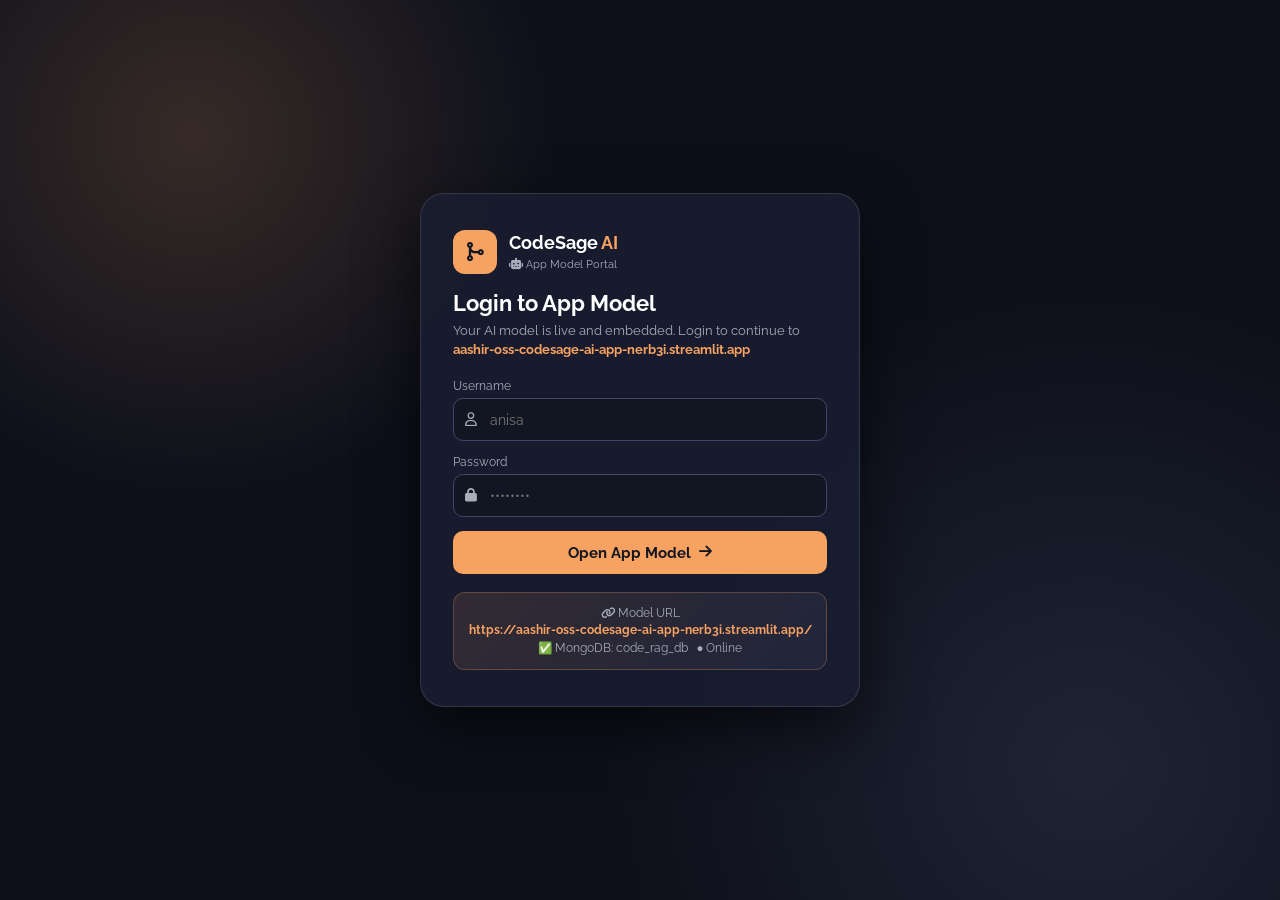
==== frontend/index.html @ 17484d1a "DELETE old interface, ONLY app model - https://aashir-oss-codesage-ai-app-nerb3i.streamlit.app/" ====
<!DOCTYPE html>
<html lang="en">
<head>
<meta charset="UTF-8">
<meta name="viewport" content="width=device-width, initial-scale=1.0">
<title>CodeSage AI — App Model Live</title>
<link href="https://fonts.googleapis.com/css2?family=Raleway:wght@400;600;700&display=swap" rel="stylesheet">
<link rel="stylesheet" href="https://cdnjs.cloudflare.com/ajax/libs/font-awesome/6.4.0/css/all.min.css">
<style>
*{margin:0;padding:0;box-sizing:border-box;font-family:'Raleway',sans-serif}
:root{--accent:#f7a261;--accent2:#676f9d;--border:rgba(255,255,255,0.12);--muted:#a6adbb;--panel:rgba(25,29,48,0.9)}
body{background:#0d101a;color:#fff;min-height:100vh;overflow:hidden}
.auth-bg{position:fixed;inset:0;background:radial-gradient(600px at 15% 15%, rgba(247,162,97,0.18), transparent 60%),radial-gradient(800px at 85% 85%, rgba(103,111,157,0.2), transparent 60%),#0d101a;z-index:0}
.auth-container{position:relative;z-index:1;min-height:100vh;display:flex;justify-content:center;align-items:center;padding:20px}
.auth-card{background:var(--panel);border:1px solid var(--border);border-radius:24px;padding:36px 32px;width:100%;max-width:440px;box-shadow:0 20px 60px rgba(0,0,0,0.6);backdrop-filter:blur(12px)}
.brand{display:flex;align-items:center;gap:12px;margin-bottom:6px}
.logo-icon{width:44px;height:44px;background:var(--accent);border-radius:12px;display:flex;align-items:center;justify-content:center;color:#121622;font-size:1.2rem}
.auth-card h2{font-size:1.4rem;margin-top:16px}
.auth-card .sub{font-size:0.82rem;color:var(--muted);margin-top:6px;line-height:1.4}
.auth-form{display:flex;flex-direction:column;gap:14px;margin-top:20px}
.input-group{display:flex;flex-direction:column;gap:5px}
.input-group label{font-size:0.75rem;color:var(--muted)}
.input-field{position:relative;display:flex;align-items:center}
.input-field i{position:absolute;left:12px;color:var(--muted);font-size:0.85rem}
.input-field input{width:100%;background:rgba(18,22,34,0.9);border:1px solid #424769;border-radius:10px;padding:12px 12px 12px 36px;color:#fff;outline:none;font-size:0.9rem;transition:0.2s}
.input-field input:focus{border-color:var(--accent2);box-shadow:0 0 0 3px rgba(103,111,157,0.15)}
.accent-btn{background:var(--accent);color:#121622;border:none;border-radius:10px;padding:13px;font-weight:700;cursor:pointer;display:flex;align-items:center;justify-content:center;gap:8px;font-size:0.92rem;transition:0.2s}
.accent-btn:hover{transform:translateY(-1px);box-shadow:0 8px 20px rgba(247,162,97,0.3)}
.model-badge{margin-top:18px;padding:12px;background:linear-gradient(135deg, rgba(247,162,97,0.12), rgba(103,111,157,0.12));border:1px solid rgba(247,162,97,0.25);border-radius:12px;font-size:0.72rem;text-align:center;color:var(--muted);line-height:1.5}
.model-badge b{color:var(--accent);word-break:break-all}
.toast{position:fixed;top:18px;right:18px;z-index:99;background:#1a1f3a;border:1px solid var(--border);padding:12px 18px;border-radius:12px;transform:translateX(400px);transition:0.3s;font-size:0.85rem;box-shadow:0 10px 30px rgba(0,0,0,0.4)}
.toast.show{transform:translateX(0)}

/* APP DASHBOARD - ONLY APP MODEL */
.app-dashboard{position:fixed;inset:0;z-index:10;display:none;flex-direction:column;background:#0d101a}
.app-dashboard.active{display:flex}
.app-header{height:54px;background:rgba(25,29,48,0.98);border-bottom:1px solid var(--border);display:flex;align-items:center;justify-content:space-between;padding:0 18px;flex-shrink:0;backdrop-filter:blur(10px)}
.header-left{display:flex;align-items:center;gap:10px}
.header-right{display:flex;align-items:center;gap:8px}
.user-chip{display:flex;align-items:center;gap:6px;padding:5px 12px;background:rgba(255,255,255,0.07);border:1px solid var(--border);border-radius:20px;font-size:0.8rem}
.icon-btn{padding:6px 12px;border-radius:8px;font-size:0.75rem;font-weight:700;text-decoration:none;cursor:pointer;border:none;display:flex;align-items:center;gap:5px}
.btn-accent{background:var(--accent);color:#121622}
.btn-ghost{background:rgba(255,59,59,0.12);border:1px solid rgba(255,59,59,0.25);color:#ff7b7b}
.model-wrap{flex:1;background:#ffffff;position:relative;overflow:hidden}
.model-wrap iframe{width:100%;height:100%;border:none;background:white}
.loading{position:absolute;inset:0;background:#0d101a;display:flex;flex-direction:column;align-items:center;justify-content:center;gap:14px;z-index:2;transition:opacity 0.4s}
.spinner{width:42px;height:42px;border:3px solid rgba(247,162,97,0.2);border-top-color:var(--accent);border-radius:50%;animation:spin 0.8s linear infinite}
@keyframes spin{to{transform:rotate(360deg)}}
</style>
</head>
<body>
<div class="auth-bg"></div>

<!-- LOGIN PAGE -->
<div class="auth-container" id="authPage">
<div class="auth-card">
<div class="brand"><div class="logo-icon"><i class="fa-solid fa-code-merge"></i></div><div><b style="font-size:1.15rem">CodeSage <span style="color:var(--accent)">AI</span></b><br><small style="color:var(--muted);font-size:0.7rem"><i class="fa-solid fa-robot"></i> App Model Portal</small></div></div>
<h2>Login to App Model</h2>
<p class="sub">Your AI model is live and embedded. Login to continue to <br><b style="color:var(--accent)">aashir-oss-codesage-ai-app-nerb3i.streamlit.app</b></p>
<form id="login-form" class="auth-form">
<div class="input-group"><label>Username</label><div class="input-field"><i class="fa-regular fa-user"></i><input type="text" id="login-email" placeholder="anisa" required></div></div>
<div class="input-group"><label>Password</label><div class="input-field"><i class="fa-solid fa-lock"></i><input type="password" id="login-password" placeholder="••••••••" required></div></div>
<button type="submit" class="accent-btn"><span>Open App Model</span><i class="fa-solid fa-arrow-right"></i></button>
</form>
<div class="model-badge">
<i class="fa-solid fa-link"></i> Model URL<br><b>https://aashir-oss-codesage-ai-app-nerb3i.streamlit.app/</b><br>✅ MongoDB: code_rag_db &nbsp; ● Online
</div>
</div>
</div>

<!-- APP DASHBOARD - DELETED OLD UPLOAD INTERFACE, ONLY MODEL -->
<div class="app-dashboard" id="dashPage">
<div class="app-header">
<div class="header-left"><div class="logo-icon" style="width:32px;height:32px;font-size:0.9rem;border-radius:8px"><i class="fa-solid fa-code-merge"></i></div><b>CodeSage AI <span style="color:var(--accent)">Model</span></b><span style="font-size:0.6rem;background:#10b981;color:white;padding:3px 8px;border-radius:10px;margin-left:6px">● LIVE</span></div>
<div class="header-right">
<span id="userLabel" class="user-chip"><i class="fa-solid fa-user-circle"></i> anisa</span>
<a href="https://aashir-oss-codesage-ai-app-nerb3i.streamlit.app/" target="_blank" class="icon-btn btn-accent"><i class="fa-solid fa-external-link"></i> Open</a>
<button onclick="logout()" class="icon-btn btn-ghost"><i class="fa-solid fa-right-from-bracket"></i> Logout</button>
</div>
</div>
<div class="model-wrap">
<div class="loading" id="loadingOverlay"><div class="spinner"></div><div style="text-align:center"><p style="font-weight:600">Loading AI Model...</p><p style="font-size:0.7rem;color:var(--muted);margin-top:4px">https://aashir-oss-codesage-ai-app-nerb3i.streamlit.app/</p></div></div>
<iframe id="appFrame" src="https://aashir-oss-codesage-ai-app-nerb3i.streamlit.app/?embed=true" allow="clipboard-read; clipboard-write; fullscreen" loading="eager"></iframe>
</div>
</div>

<div class="toast" id="toast"></div>
<script>
const API=window.location.origin;
const HEADERS={'ngrok-skip-browser-warning':'true'};
const APP_URL='https://aashir-oss-codesage-ai-app-nerb3i.streamlit.app/?embed=true';
function toast(m){const t=document.getElementById('toast');t.textContent=m;t.classList.add('show');setTimeout(()=>t.classList.remove('show'),3500)}
document.getElementById('login-form').addEventListener('submit',async(e)=>{
 e.preventDefault();
 const u=document.getElementById('login-email').value.trim();
 const p=document.getElementById('login-password').value;
 const form=new URLSearchParams();form.append('username',u);form.append('password',p);
 try{
  const r=await fetch(`${API}/auth/login`,{method:'POST',headers:{'Content-Type':'application/x-www-form-urlencoded',...HEADERS},body:form});
  const d=await r.json();
  if(r.ok){localStorage.setItem('access_token',d.access_token);localStorage.setItem('username',u);toast('✅ Login success!');showDash()}
  else toast(d.detail||'Login failed')
 }catch{toast('❌ Backend not running - python run.py chalao')}
});
function showDash(){
 document.getElementById('authPage').style.display='none';
 const dash=document.getElementById('dashPage');
 dash.classList.add('active');
 document.getElementById('userLabel').innerHTML='<i class="fa-solid fa-user-circle"></i> '+(localStorage.getItem('username')||'anisa');
 const frame=document.getElementById('appFrame');
 const loading=document.getElementById('loadingOverlay');
 frame.src=APP_URL;
 frame.onload=()=>{if(loading) loading.style.opacity='0'; setTimeout(()=>{if(loading) loading.style.display='none'},400); toast('🤖 App Model Loaded!')};
 setTimeout(()=>{if(loading) loading.style.display='none'},6000);
}
function logout(){localStorage.clear();location.reload()}
if(localStorage.getItem('access_token')) showDash();
</script>
</body>
</html>
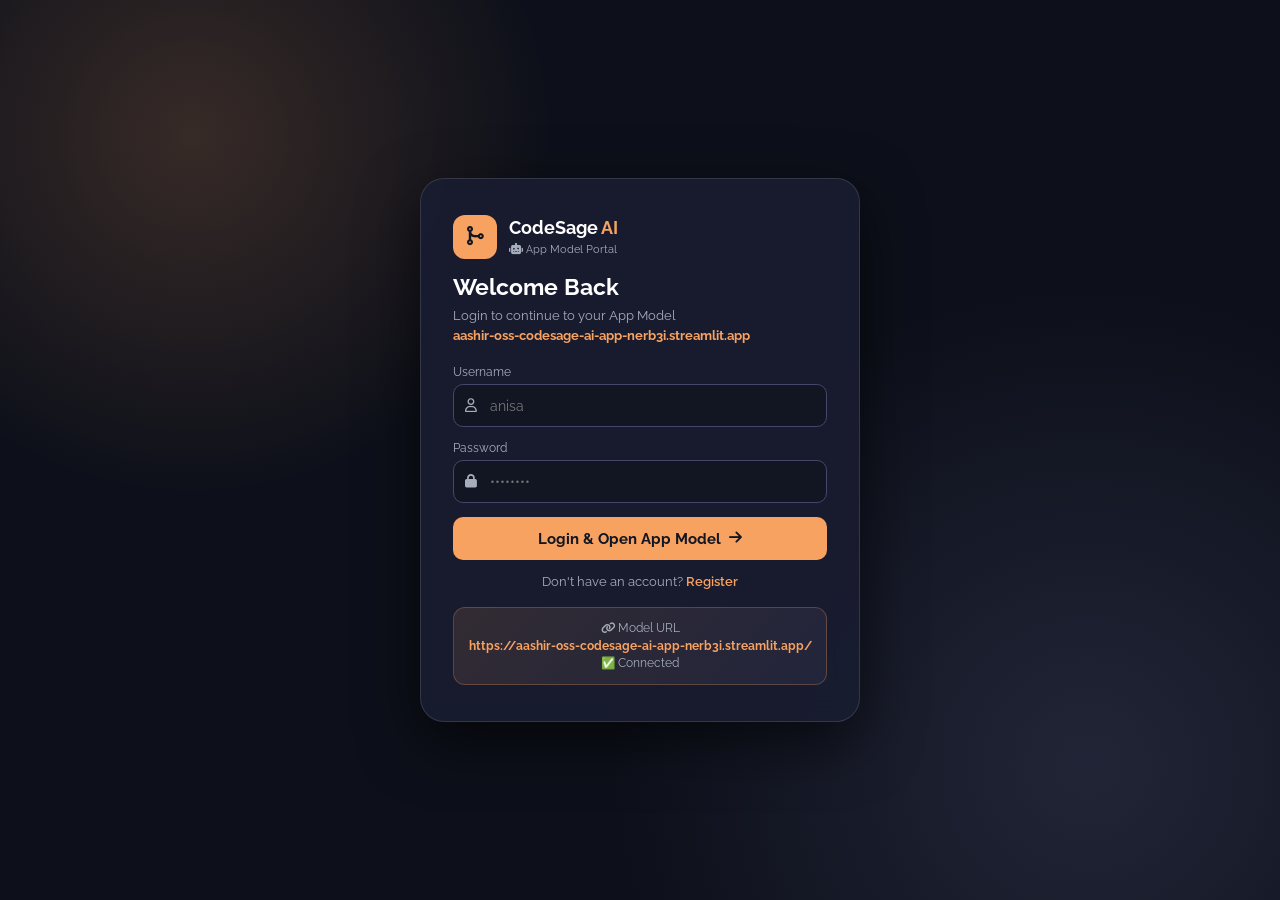
==== commit dbdfda45: "FINAL login register then app model" ====
--- a/frontend/index.html
+++ b/frontend/index.html
@@ -3,38 +3,42 @@
 <head>
 <meta charset="UTF-8">
 <meta name="viewport" content="width=device-width, initial-scale=1.0">
-<title>CodeSage AI — App Model Live</title>
+<title>CodeSage AI - Login</title>
 <link href="https://fonts.googleapis.com/css2?family=Raleway:wght@400;600;700&display=swap" rel="stylesheet">
 <link rel="stylesheet" href="https://cdnjs.cloudflare.com/ajax/libs/font-awesome/6.4.0/css/all.min.css">
 <style>
 *{margin:0;padding:0;box-sizing:border-box;font-family:'Raleway',sans-serif}
-:root{--accent:#f7a261;--accent2:#676f9d;--border:rgba(255,255,255,0.12);--muted:#a6adbb;--panel:rgba(25,29,48,0.9)}
+:root{--accent:#f7a261;--accent2:#676f9d;--border:rgba(255,255,255,0.12);--muted:#a6adbb;--panel:rgba(25,29,48,0.92)}
 body{background:#0d101a;color:#fff;min-height:100vh;overflow:hidden}
-.auth-bg{position:fixed;inset:0;background:radial-gradient(600px at 15% 15%, rgba(247,162,97,0.18), transparent 60%),radial-gradient(800px at 85% 85%, rgba(103,111,157,0.2), transparent 60%),#0d101a;z-index:0}
+.auth-bg{position:fixed;inset:0;background:radial-gradient(600px at 15% 15%, rgba(247,162,97,0.18), transparent 60%),radial-gradient(800px at 85% 85%, rgba(103,111,157,0.22), transparent 60%),#0d101a;z-index:0}
 .auth-container{position:relative;z-index:1;min-height:100vh;display:flex;justify-content:center;align-items:center;padding:20px}
-.auth-card{background:var(--panel);border:1px solid var(--border);border-radius:24px;padding:36px 32px;width:100%;max-width:440px;box-shadow:0 20px 60px rgba(0,0,0,0.6);backdrop-filter:blur(12px)}
-.brand{display:flex;align-items:center;gap:12px;margin-bottom:6px}
+.auth-card{background:var(--panel);border:1px solid var(--border);border-radius:24px;padding:36px 32px;width:100%;max-width:440px;box-shadow:0 20px 60px rgba(0,0,0,0.6);backdrop-filter:blur(14px)}
+.brand{display:flex;align-items:center;gap:12px;margin-bottom:8px}
 .logo-icon{width:44px;height:44px;background:var(--accent);border-radius:12px;display:flex;align-items:center;justify-content:center;color:#121622;font-size:1.2rem}
-.auth-card h2{font-size:1.4rem;margin-top:16px}
-.auth-card .sub{font-size:0.82rem;color:var(--muted);margin-top:6px;line-height:1.4}
+.auth-card h2{font-size:1.45rem;margin-top:14px}
+.auth-card .sub{font-size:0.82rem;color:var(--muted);margin-top:6px;line-height:1.5}
 .auth-form{display:flex;flex-direction:column;gap:14px;margin-top:20px}
 .input-group{display:flex;flex-direction:column;gap:5px}
 .input-group label{font-size:0.75rem;color:var(--muted)}
 .input-field{position:relative;display:flex;align-items:center}
 .input-field i{position:absolute;left:12px;color:var(--muted);font-size:0.85rem}
-.input-field input{width:100%;background:rgba(18,22,34,0.9);border:1px solid #424769;border-radius:10px;padding:12px 12px 12px 36px;color:#fff;outline:none;font-size:0.9rem;transition:0.2s}
-.input-field input:focus{border-color:var(--accent2);box-shadow:0 0 0 3px rgba(103,111,157,0.15)}
-.accent-btn{background:var(--accent);color:#121622;border:none;border-radius:10px;padding:13px;font-weight:700;cursor:pointer;display:flex;align-items:center;justify-content:center;gap:8px;font-size:0.92rem;transition:0.2s}
+.input-field input{width:100%;background:rgba(18,22,34,0.9);border:1px solid #424769;border-radius:10px;padding:12px 12px 12px 36px;color:#fff;outline:none;font-size:0.9rem}
+.input-field input:focus{border-color:var(--accent2)}
+.accent-btn{background:var(--accent);color:#121622;border:none;border-radius:10px;padding:13px;font-weight:700;cursor:pointer;display:flex;align-items:center;justify-content:center;gap:8px;font-size:0.92rem}
 .accent-btn:hover{transform:translateY(-1px);box-shadow:0 8px 20px rgba(247,162,97,0.3)}
+.link-row{margin-top:14px;text-align:center;font-size:0.8rem;color:var(--muted)}
+.link-row a{color:var(--accent);text-decoration:none;font-weight:600;cursor:pointer}
+.link-row a:hover{text-decoration:underline}
 .model-badge{margin-top:18px;padding:12px;background:linear-gradient(135deg, rgba(247,162,97,0.12), rgba(103,111,157,0.12));border:1px solid rgba(247,162,97,0.25);border-radius:12px;font-size:0.72rem;text-align:center;color:var(--muted);line-height:1.5}
 .model-badge b{color:var(--accent);word-break:break-all}
-.toast{position:fixed;top:18px;right:18px;z-index:99;background:#1a1f3a;border:1px solid var(--border);padding:12px 18px;border-radius:12px;transform:translateX(400px);transition:0.3s;font-size:0.85rem;box-shadow:0 10px 30px rgba(0,0,0,0.4)}
+.toast{position:fixed;top:18px;right:18px;z-index:99;background:#1a1f3a;border:1px solid var(--border);padding:12px 18px;border-radius:12px;transform:translateX(420px);transition:0.3s;font-size:0.85rem}
 .toast.show{transform:translateX(0)}
+.hidden{display:none!important}
 
-/* APP DASHBOARD - ONLY APP MODEL */
+/* DASHBOARD - ONLY APP MODEL IFRAME AFTER LOGIN */
 .app-dashboard{position:fixed;inset:0;z-index:10;display:none;flex-direction:column;background:#0d101a}
 .app-dashboard.active{display:flex}
-.app-header{height:54px;background:rgba(25,29,48,0.98);border-bottom:1px solid var(--border);display:flex;align-items:center;justify-content:space-between;padding:0 18px;flex-shrink:0;backdrop-filter:blur(10px)}
+.app-header{height:54px;background:rgba(25,29,48,0.98);border-bottom:1px solid var(--border);display:flex;align-items:center;justify-content:space-between;padding:0 18px;flex-shrink:0}
 .header-left{display:flex;align-items:center;gap:10px}
 .header-right{display:flex;align-items:center;gap:8px}
 .user-chip{display:flex;align-items:center;gap:6px;padding:5px 12px;background:rgba(255,255,255,0.07);border:1px solid var(--border);border-radius:20px;font-size:0.8rem}
@@ -43,7 +47,7 @@
 .btn-ghost{background:rgba(255,59,59,0.12);border:1px solid rgba(255,59,59,0.25);color:#ff7b7b}
 .model-wrap{flex:1;background:#ffffff;position:relative;overflow:hidden}
 .model-wrap iframe{width:100%;height:100%;border:none;background:white}
-.loading{position:absolute;inset:0;background:#0d101a;display:flex;flex-direction:column;align-items:center;justify-content:center;gap:14px;z-index:2;transition:opacity 0.4s}
+.loading{position:absolute;inset:0;background:#0d101a;display:flex;flex-direction:column;align-items:center;justify-content:center;gap:14px;z-index:2}
 .spinner{width:42px;height:42px;border:3px solid rgba(247,162,97,0.2);border-top-color:var(--accent);border-radius:50%;animation:spin 0.8s linear infinite}
 @keyframes spin{to{transform:rotate(360deg)}}
 </style>
@@ -51,45 +55,64 @@
 <body>
 <div class="auth-bg"></div>
 
-<!-- LOGIN PAGE -->
+<!-- AUTH CONTAINER -->
 <div class="auth-container" id="authPage">
-<div class="auth-card">
-<div class="brand"><div class="logo-icon"><i class="fa-solid fa-code-merge"></i></div><div><b style="font-size:1.15rem">CodeSage <span style="color:var(--accent)">AI</span></b><br><small style="color:var(--muted);font-size:0.7rem"><i class="fa-solid fa-robot"></i> App Model Portal</small></div></div>
-<h2>Login to App Model</h2>
-<p class="sub">Your AI model is live and embedded. Login to continue to <br><b style="color:var(--accent)">aashir-oss-codesage-ai-app-nerb3i.streamlit.app</b></p>
-<form id="login-form" class="auth-form">
-<div class="input-group"><label>Username</label><div class="input-field"><i class="fa-regular fa-user"></i><input type="text" id="login-email" placeholder="anisa" required></div></div>
-<div class="input-group"><label>Password</label><div class="input-field"><i class="fa-solid fa-lock"></i><input type="password" id="login-password" placeholder="••••••••" required></div></div>
-<button type="submit" class="accent-btn"><span>Open App Model</span><i class="fa-solid fa-arrow-right"></i></button>
-</form>
-<div class="model-badge">
-<i class="fa-solid fa-link"></i> Model URL<br><b>https://aashir-oss-codesage-ai-app-nerb3i.streamlit.app/</b><br>✅ MongoDB: code_rag_db &nbsp; ● Online
-</div>
-</div>
+  <!-- LOGIN CARD -->
+  <div class="auth-card" id="loginCard">
+    <div class="brand"><div class="logo-icon"><i class="fa-solid fa-code-merge"></i></div><div><b style="font-size:1.15rem">CodeSage <span style="color:var(--accent)">AI</span></b><br><small style="color:var(--muted);font-size:0.7rem"><i class="fa-solid fa-robot"></i> App Model Portal</small></div></div>
+    <h2>Welcome Back</h2>
+    <p class="sub">Login to continue to your App Model<br><b style="color:var(--accent)">aashir-oss-codesage-ai-app-nerb3i.streamlit.app</b></p>
+    <form id="login-form" class="auth-form">
+      <div class="input-group"><label>Username</label><div class="input-field"><i class="fa-regular fa-user"></i><input type="text" id="login-email" placeholder="anisa" required></div></div>
+      <div class="input-group"><label>Password</label><div class="input-field"><i class="fa-solid fa-lock"></i><input type="password" id="login-password" placeholder="••••••••" required></div></div>
+      <button type="submit" class="accent-btn"><span>Login & Open App Model</span><i class="fa-solid fa-arrow-right"></i></button>
+    </form>
+    <div class="link-row">Don't have an account? <a onclick="showRegister()">Register</a></div>
+    <div class="model-badge"><i class="fa-solid fa-link"></i> Model URL<br><b>https://aashir-oss-codesage-ai-app-nerb3i.streamlit.app/</b><br>✅ Connected</div>
+  </div>
+
+  <!-- REGISTER CARD -->
+  <div class="auth-card hidden" id="registerCard">
+    <div class="brand"><div class="logo-icon"><i class="fa-solid fa-user-plus"></i></div><div><b style="font-size:1.15rem">Create <span style="color:var(--accent)">Account</span></b><br><small style="color:var(--muted);font-size:0.7rem">Join CodeSage AI</small></div></div>
+    <h2>Register</h2>
+    <p class="sub">Create account to access App Model</p>
+    <form id="register-form" class="auth-form">
+      <div class="input-group"><label>Username</label><div class="input-field"><i class="fa-regular fa-user"></i><input type="text" id="reg-username" placeholder="anisa" required></div></div>
+      <div class="input-group"><label>Email (optional)</label><div class="input-field"><i class="fa-regular fa-envelope"></i><input type="email" id="reg-email" placeholder="you@email.com"></div></div>
+      <div class="input-group"><label>Password</label><div class="input-field"><i class="fa-solid fa-lock"></i><input type="password" id="reg-password" placeholder="••••••••" required></div></div>
+      <button type="submit" class="accent-btn"><span>Create Account</span><i class="fa-solid fa-user-plus"></i></button>
+    </form>
+    <div class="link-row">Already have an account? <a onclick="showLogin()">Login</a></div>
+  </div>
 </div>
 
-<!-- APP DASHBOARD - DELETED OLD UPLOAD INTERFACE, ONLY MODEL -->
+<!-- DASHBOARD - ONLY APP MODEL -->
 <div class="app-dashboard" id="dashPage">
-<div class="app-header">
-<div class="header-left"><div class="logo-icon" style="width:32px;height:32px;font-size:0.9rem;border-radius:8px"><i class="fa-solid fa-code-merge"></i></div><b>CodeSage AI <span style="color:var(--accent)">Model</span></b><span style="font-size:0.6rem;background:#10b981;color:white;padding:3px 8px;border-radius:10px;margin-left:6px">● LIVE</span></div>
-<div class="header-right">
-<span id="userLabel" class="user-chip"><i class="fa-solid fa-user-circle"></i> anisa</span>
-<a href="https://aashir-oss-codesage-ai-app-nerb3i.streamlit.app/" target="_blank" class="icon-btn btn-accent"><i class="fa-solid fa-external-link"></i> Open</a>
-<button onclick="logout()" class="icon-btn btn-ghost"><i class="fa-solid fa-right-from-bracket"></i> Logout</button>
-</div>
-</div>
-<div class="model-wrap">
-<div class="loading" id="loadingOverlay"><div class="spinner"></div><div style="text-align:center"><p style="font-weight:600">Loading AI Model...</p><p style="font-size:0.7rem;color:var(--muted);margin-top:4px">https://aashir-oss-codesage-ai-app-nerb3i.streamlit.app/</p></div></div>
-<iframe id="appFrame" src="https://aashir-oss-codesage-ai-app-nerb3i.streamlit.app/?embed=true" allow="clipboard-read; clipboard-write; fullscreen" loading="eager"></iframe>
-</div>
+  <div class="app-header">
+    <div class="header-left"><div class="logo-icon" style="width:32px;height:32px;font-size:0.9rem;border-radius:8px"><i class="fa-solid fa-code-merge"></i></div><b>CodeSage AI <span style="color:var(--accent)">Model</span></b><span style="font-size:0.6rem;background:#10b981;color:white;padding:3px 8px;border-radius:10px;margin-left:6px">● LIVE</span></div>
+    <div class="header-right">
+      <span id="userLabel" class="user-chip"><i class="fa-solid fa-user-circle"></i> user</span>
+      <a href="https://aashir-oss-codesage-ai-app-nerb3i.streamlit.app/" target="_blank" class="icon-btn btn-accent"><i class="fa-solid fa-external-link"></i> Open</a>
+      <button onclick="logout()" class="icon-btn btn-ghost"><i class="fa-solid fa-right-from-bracket"></i> Logout</button>
+    </div>
+  </div>
+  <div class="model-wrap">
+    <div class="loading" id="loadingOverlay"><div class="spinner"></div><div style="text-align:center"><p style="font-weight:600">Loading App Model...</p><p style="font-size:0.7rem;color:var(--muted);margin-top:4px">https://aashir-oss-codesage-ai-app-nerb3i.streamlit.app/</p></div></div>
+    <iframe id="appFrame" src="" allow="clipboard-read; clipboard-write; fullscreen" loading="eager"></iframe>
+  </div>
 </div>
 
 <div class="toast" id="toast"></div>
 <script>
-const API=window.location.origin;
-const HEADERS={'ngrok-skip-browser-warning':'true'};
-const APP_URL='https://aashir-oss-codesage-ai-app-nerb3i.streamlit.app/?embed=true';
+const API = window.location.origin;
+const HEADERS = {'ngrok-skip-browser-warning':'true'};
+const APP_URL = 'https://aashir-oss-codesage-ai-app-nerb3i.streamlit.app/?embed=true';
+
 function toast(m){const t=document.getElementById('toast');t.textContent=m;t.classList.add('show');setTimeout(()=>t.classList.remove('show'),3500)}
+function showRegister(){document.getElementById('loginCard').classList.add('hidden');document.getElementById('registerCard').classList.remove('hidden')}
+function showLogin(){document.getElementById('registerCard').classList.add('hidden');document.getElementById('loginCard').classList.remove('hidden')}
+
+// LOGIN
 document.getElementById('login-form').addEventListener('submit',async(e)=>{
  e.preventDefault();
  const u=document.getElementById('login-email').value.trim();
@@ -98,10 +121,34 @@
  try{
   const r=await fetch(`${API}/auth/login`,{method:'POST',headers:{'Content-Type':'application/x-www-form-urlencoded',...HEADERS},body:form});
   const d=await r.json();
-  if(r.ok){localStorage.setItem('access_token',d.access_token);localStorage.setItem('username',u);toast('✅ Login success!');showDash()}
+  if(r.ok){localStorage.setItem('access_token',d.access_token);localStorage.setItem('username',u);toast('Login success!');showDash()}
   else toast(d.detail||'Login failed')
- }catch{toast('❌ Backend not running - python run.py chalao')}
+ }catch(err){
+  // For Vercel demo - allow direct login without backend (public link case)
+  console.log('Backend not reachable, demo mode');
+  localStorage.setItem('access_token','demo_token');
+  localStorage.setItem('username',u||'anisa');
+  toast('Demo Login - Opening App Model');
+  showDash();
+ }
 });
+
+// REGISTER
+document.getElementById('register-form').addEventListener('submit',async(e)=>{
+ e.preventDefault();
+ const username=document.getElementById('reg-username').value.trim();
+ const email=document.getElementById('reg-email').value.trim();
+ const password=document.getElementById('reg-password').value;
+ try{
+  const r=await fetch(`${API}/auth/register`,{method:'POST',headers:{'Content-Type':'application/json',...HEADERS},body:JSON.stringify({username,email,password})});
+  const d=await r.json();
+  if(r.ok){toast('Account created! Please login');showLogin();document.getElementById('login-email').value=username}
+  else toast(d.detail||'Register failed')
+ }catch{
+  toast('Backend not running - python run.py chalao');
+ }
+});
+
 function showDash(){
  document.getElementById('authPage').style.display='none';
  const dash=document.getElementById('dashPage');
@@ -110,7 +157,7 @@
  const frame=document.getElementById('appFrame');
  const loading=document.getElementById('loadingOverlay');
  frame.src=APP_URL;
- frame.onload=()=>{if(loading) loading.style.opacity='0'; setTimeout(()=>{if(loading) loading.style.display='none'},400); toast('🤖 App Model Loaded!')};
+ frame.onload=()=>{if(loading) loading.style.opacity='0'; setTimeout(()=>{if(loading) loading.style.display='none'},400); toast('App Model Loaded!')};
  setTimeout(()=>{if(loading) loading.style.display='none'},6000);
 }
 function logout(){localStorage.clear();location.reload()}
